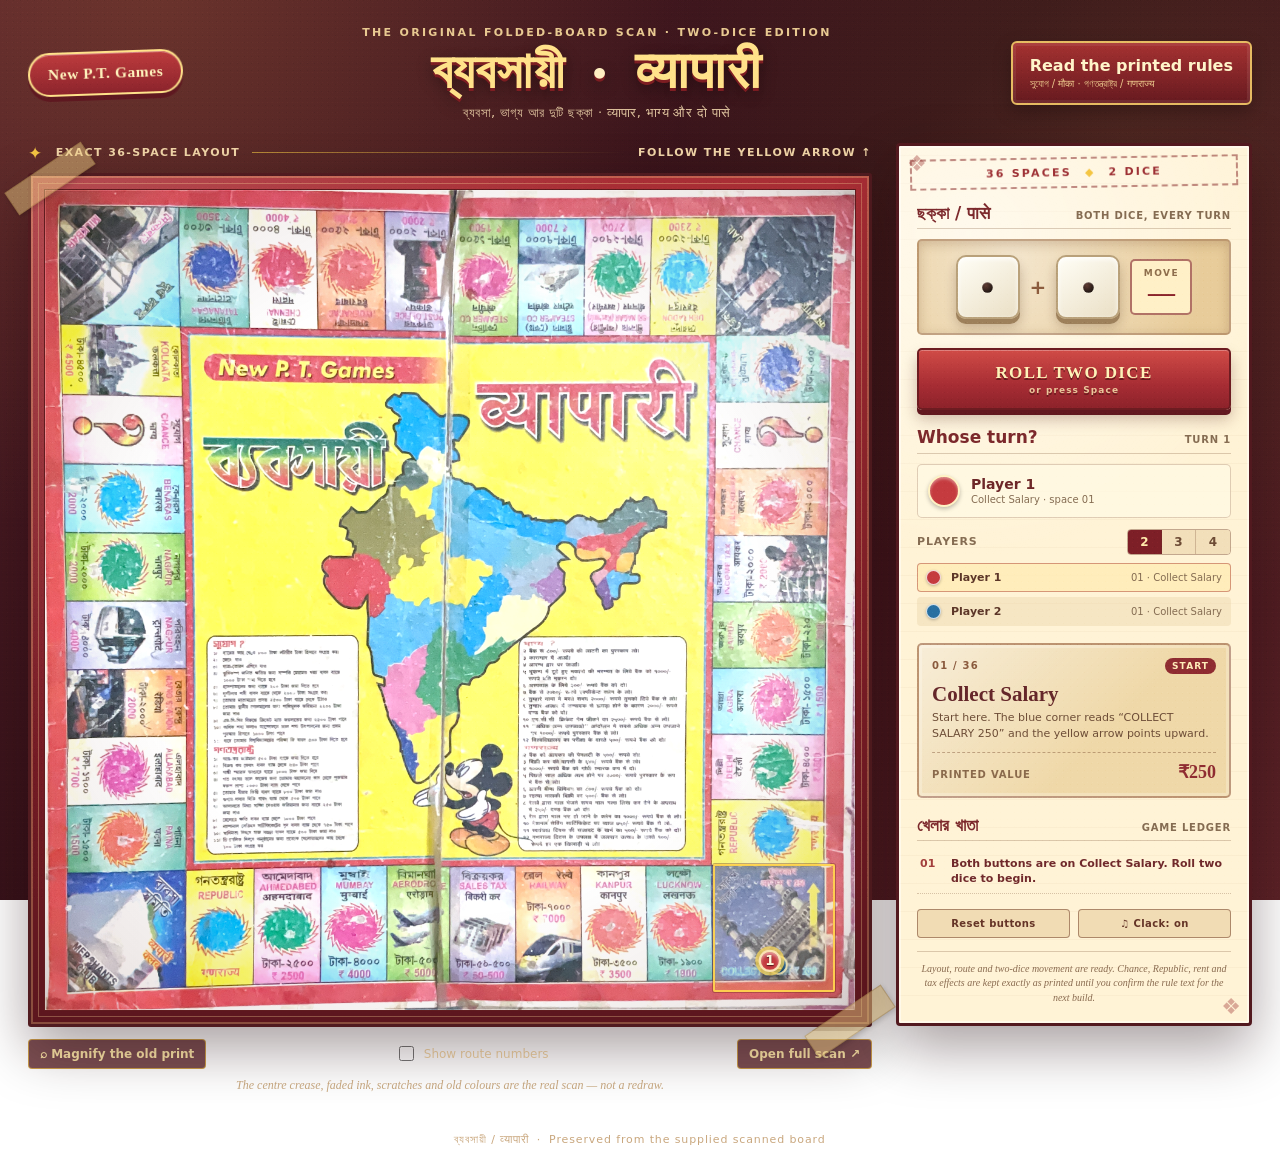
==== index.html @ 6cf5e51c "Build faithful Vyapari board layout with two-dice movement Co-authored-by: arena-agent <297053741+ar" ====
<!doctype html>
<html lang="en">
<head>
  <meta charset="utf-8">
  <meta name="viewport" content="width=device-width, initial-scale=1">
  <meta name="theme-color" content="#7f1d25">
  <meta name="description" content="A faithful, nostalgic two-dice recreation of the original Vyapari / ব্যবসায়ী board-game layout.">
  <title>ব্যবসায়ী · व्यापारी — Two Dice</title>
  <link rel="stylesheet" href="style.css">
</head>
<body>
  <div class="page-grain" aria-hidden="true"></div>

  <header class="masthead">
    <div class="maker-ribbon">New P.T. Games</div>
    <div class="masthead-title">
      <p class="kicker">The original folded-board scan · two-dice edition</p>
      <h1>
        <span lang="bn">ব্যবসায়ী</span>
        <span class="title-dot" aria-hidden="true">•</span>
        <span lang="hi">व्यापारी</span>
      </h1>
      <p class="subtitle">ব্যবসা, ভাগ্য আর দুটি ছক্কা · व्यापार, भाग्य और दो पासे</p>
    </div>
    <button class="rules-button" id="rulesButton" type="button">
      <span>Read the printed rules</span>
      <small>সুযোগ / मौका · গণতন্ত্রাষ্ট্র / गणराज्य</small>
    </button>
  </header>

  <main class="cabinet">
    <section class="board-column" aria-label="Original Vyapari board">
      <div class="board-caption">
        <span class="caption-mark">✦</span>
        <span>Exact 36-space layout</span>
        <span class="caption-rule" aria-hidden="true"></span>
        <span>Follow the yellow arrow ↑</span>
      </div>

      <div class="board-frame">
        <span class="tape tape-tl" aria-hidden="true"></span>
        <span class="tape tape-br" aria-hidden="true"></span>
        <div class="board" id="board">
          <img class="board-art" src="assets/vyapari-board.jpg" alt="The original scanned Vyapari board, with a map of India, bilingual city squares, rule panels, Mickey Mouse, four illustrated corners and a worn red border.">
          <div class="board-vignette" aria-hidden="true"></div>
          <div class="square-layer" id="squareLayer" aria-label="Board spaces"></div>
          <div class="token-layer" id="tokenLayer" aria-hidden="true"></div>
          <div class="board-tooltip" id="boardTooltip" role="tooltip"></div>
        </div>
      </div>

      <div class="board-tools">
        <button type="button" id="zoomButton" class="tool-button">⌕ Magnify the old print</button>
        <label class="switch-label">
          <input type="checkbox" id="routeToggle">
          <span>Show route numbers</span>
        </label>
        <a href="assets/vyapari-board.jpg" target="_blank" rel="noopener">Open full scan ↗</a>
      </div>
      <p class="board-note">The centre crease, faded ink, scratches and old colours are the real scan — not a redraw.</p>
    </section>

    <aside class="control-panel" aria-label="Dice and game controls">
      <div class="panel-stamp">36 SPACES <span>◆</span> 2 DICE</div>

      <section class="dice-section" aria-labelledby="diceHeading">
        <div class="section-heading">
          <h2 id="diceHeading">ছক্কা / पासे</h2>
          <span>Both dice, every turn</span>
        </div>
        <div class="dice-tray">
          <div class="die" id="dieOne" aria-label="Die one, showing 1"></div>
          <span class="dice-plus" aria-hidden="true">+</span>
          <div class="die" id="dieTwo" aria-label="Die two, showing 1"></div>
          <div class="dice-total" aria-live="polite">
            <small>MOVE</small>
            <strong id="diceTotal">—</strong>
          </div>
        </div>
        <button class="roll-button" id="rollButton" type="button">
          <span>ROLL TWO DICE</span>
          <small>or press Space</small>
        </button>
      </section>

      <section class="turn-section" aria-labelledby="turnHeading">
        <div class="section-heading compact">
          <h2 id="turnHeading">Whose turn?</h2>
          <span id="turnCounter">Turn 1</span>
        </div>
        <div class="current-player">
          <span class="current-swatch" id="currentSwatch"></span>
          <div>
            <strong id="currentPlayerName">Player 1</strong>
            <small id="currentPlayerPosition">Collect Salary · space 01</small>
          </div>
        </div>
        <div class="player-count">
          <span>Players</span>
          <div class="segmented" role="group" aria-label="Number of players">
            <button type="button" data-count="2" class="active">2</button>
            <button type="button" data-count="3">3</button>
            <button type="button" data-count="4">4</button>
          </div>
        </div>
        <div class="player-list" id="playerList"></div>
      </section>

      <section class="square-card" id="squareCard" aria-live="polite">
        <div class="square-card-top">
          <span class="square-index" id="squareIndex">01 / 36</span>
          <span class="square-kind" id="squareKind">START</span>
        </div>
        <h2 id="squareName">Collect Salary</h2>
        <p id="squareNote">Start here and follow the yellow arrow up the right edge.</p>
        <div class="square-price">
          <span>Printed value</span>
          <strong id="squarePrice">₹250</strong>
        </div>
      </section>

      <section class="log-section" aria-labelledby="logHeading">
        <div class="section-heading compact">
          <h2 id="logHeading">খেলার খাতা</h2>
          <span>Game ledger</span>
        </div>
        <ol class="game-log" id="gameLog"></ol>
      </section>

      <div class="panel-actions">
        <button type="button" id="resetButton" class="secondary-button">Reset buttons</button>
        <button type="button" id="soundButton" class="secondary-button" aria-pressed="true">♫ Clack: on</button>
      </div>
      <p class="prototype-note">Layout, route and two-dice movement are ready. Chance, Republic, rent and tax effects are kept exactly as printed until you confirm the rule text for the next build.</p>
    </aside>
  </main>

  <footer class="site-footer">
    <span>ব্যবসায়ী / व्यापारी</span>
    <span aria-hidden="true">·</span>
    <span>Preserved from the supplied scanned board</span>
  </footer>

  <dialog class="rules-dialog" id="rulesDialog" aria-labelledby="rulesTitle">
    <div class="dialog-head">
      <div>
        <p class="kicker">As printed on the board</p>
        <h2 id="rulesTitle">সুযোগ? &nbsp;·&nbsp; मौका? &nbsp;·&nbsp; গণতন্ত্রাষ্ট্র &nbsp;·&nbsp; गणराज्य</h2>
      </div>
      <button type="button" class="dialog-close" data-close="rulesDialog" aria-label="Close rules">×</button>
    </div>
    <p class="dialog-intro">The left panel is in Bengali and the right panel in Hindi. Both are enlarged from the supplied scan; fold marks and fading have been left visible.</p>
    <div class="rules-pages">
      <figure>
        <img src="assets/rules-left.jpg" alt="Bengali-language Chance and Republic rule panel from the original board">
        <figcaption>বাংলা নিয়ম · Bengali panel</figcaption>
      </figure>
      <figure>
        <img src="assets/rules-right.jpg" alt="Hindi-language Chance and Republic rule panel from the original board">
        <figcaption>हिन्दी नियम · Hindi panel</figcaption>
      </figure>
    </div>
  </dialog>

  <dialog class="zoom-dialog" id="zoomDialog" aria-labelledby="zoomTitle">
    <div class="zoom-toolbar">
      <h2 id="zoomTitle">The original print, up close</h2>
      <div class="zoom-controls">
        <button type="button" id="zoomOut" aria-label="Zoom out">−</button>
        <output id="zoomLevel">180%</output>
        <button type="button" id="zoomIn" aria-label="Zoom in">+</button>
      </div>
      <button type="button" class="dialog-close" data-close="zoomDialog" aria-label="Close magnified board">×</button>
    </div>
    <div class="zoom-viewport" id="zoomViewport">
      <img id="zoomImage" src="assets/vyapari-board.jpg" alt="Magnified view of the original scanned Vyapari board">
    </div>
  </dialog>

  <script src="game.js"></script>
</body>
</html>
---- style.css ----
/* Vyapari — old printed-board cabinet */
:root {
  --maroon: #7d1f27;
  --maroon-dark: #491219;
  --red: #b7353c;
  --red-bright: #d94a48;
  --gold: #f4c542;
  --gold-soft: #ffe28a;
  --mustard: #f5d34a;
  --cream: #f6e8c8;
  --paper: #fff3d6;
  --ink: #3a2118;
  --muted: #856c52;
  --teal: #226b68;
  --shadow: 0 22px 55px rgba(28, 5, 8, .38);
  --display: Georgia, "Times New Roman", "Noto Serif", serif;
  --ui: "Trebuchet MS", "Segoe UI", system-ui, sans-serif;
  --indic: "Noto Sans Devanagari", "Noto Sans Bengali", "Nirmala UI", "Mangal", "Vrinda", system-ui, sans-serif;
}

* { box-sizing: border-box; }

html { scroll-behavior: smooth; }

body {
  margin: 0;
  min-height: 100vh;
  color: var(--ink);
  font-family: var(--ui);
  background:
    radial-gradient(circle at 12% 0%, rgba(233, 150, 72, .18), transparent 34rem),
    radial-gradient(circle at 88% 16%, rgba(246, 205, 92, .10), transparent 30rem),
    linear-gradient(135deg, #532029 0%, #321017 48%, #5b2227 100%);
  background-attachment: fixed;
}

body::before {
  content: "";
  position: fixed;
  inset: 0;
  pointer-events: none;
  opacity: .22;
  background-image:
    repeating-linear-gradient(0deg, transparent 0 5px, rgba(255, 236, 181, .035) 5px 6px),
    repeating-linear-gradient(90deg, transparent 0 7px, rgba(255, 236, 181, .025) 7px 8px);
}

.page-grain {
  position: fixed;
  inset: 0;
  z-index: 100;
  pointer-events: none;
  opacity: .13;
  mix-blend-mode: overlay;
  background-image:
    radial-gradient(rgba(255, 255, 255, .55) .55px, transparent .75px),
    radial-gradient(rgba(0, 0, 0, .55) .55px, transparent .75px);
  background-size: 5px 5px, 7px 7px;
  background-position: 0 0, 3px 4px;
}

button, input { font: inherit; }

button { cursor: pointer; }

button:focus-visible, a:focus-visible, input:focus-visible, .square:focus-visible {
  outline: 3px solid var(--gold);
  outline-offset: 3px;
}

a { color: inherit; }

/* Masthead */
.masthead {
  max-width: 1440px;
  margin: 0 auto;
  padding: 26px 28px 18px;
  display: grid;
  grid-template-columns: auto 1fr auto;
  align-items: center;
  gap: 22px;
  color: var(--cream);
}

.maker-ribbon {
  padding: 11px 18px;
  border: 2px solid var(--gold-soft);
  border-radius: 999px;
  background: linear-gradient(180deg, #bd3b3d, #8c242c);
  box-shadow: inset 0 1px 0 rgba(255,255,255,.35), 0 5px 0 #5e1820;
  color: #fff4bd;
  font-family: var(--display);
  font-size: clamp(13px, 1.2vw, 17px);
  font-weight: 800;
  letter-spacing: .04em;
  white-space: nowrap;
  transform: rotate(-2deg);
}

.masthead-title { text-align: center; }

.kicker {
  margin: 0 0 5px;
  color: #e8c991;
  font-size: 11px;
  font-weight: 800;
  letter-spacing: .21em;
  text-transform: uppercase;
}

.masthead h1 {
  margin: 0;
  color: var(--gold-soft);
  font-family: var(--indic);
  font-size: clamp(30px, 4vw, 58px);
  font-weight: 800;
  line-height: 1.05;
  letter-spacing: .02em;
  text-shadow: 0 3px 0 #7d1d22, 0 6px 16px rgba(0,0,0,.4);
}

.masthead h1 .title-dot {
  margin: 0 .18em;
  color: #ffefc2;
  font-size: .6em;
  vertical-align: middle;
}

.subtitle {
  margin: 7px 0 0;
  color: #f1d7ad;
  font-family: var(--indic);
  font-size: 13px;
  letter-spacing: .03em;
  opacity: .9;
}

.rules-button {
  min-width: 210px;
  padding: 13px 17px;
  border: 2px solid #e6bb62;
  border-radius: 6px;
  color: #fff5ca;
  background: linear-gradient(180deg, rgba(170, 50, 50, .95), rgba(103, 25, 31, .95));
  box-shadow: inset 0 0 0 3px rgba(255,255,255,.07), 0 7px 18px rgba(0,0,0,.25);
  font-weight: 800;
  text-align: left;
  transition: transform .2s ease, filter .2s ease;
}

.rules-button:hover { transform: translateY(-2px); filter: brightness(1.12); }
.rules-button span, .rules-button small { display: block; }
.rules-button small {
  margin-top: 3px;
  color: #ecc98d;
  font-family: var(--indic);
  font-size: 10px;
  font-weight: 500;
}

/* Cabinet */
.cabinet {
  max-width: 1440px;
  margin: 0 auto;
  padding: 4px 28px 32px;
  display: grid;
  grid-template-columns: minmax(0, 1fr) 356px;
  align-items: start;
  gap: 24px;
}

.board-column { min-width: 0; }

.board-caption {
  max-width: 900px;
  margin: 0 auto 10px;
  display: flex;
  align-items: center;
  gap: 12px;
  color: #f2d6a8;
  font-size: 11px;
  font-weight: 800;
  letter-spacing: .13em;
  text-transform: uppercase;
}

.caption-mark { color: var(--gold); font-size: 17px; }
.caption-rule { height: 1px; flex: 1; background: linear-gradient(90deg, rgba(244,197,66,.6), transparent); }

.board-frame {
  position: relative;
  max-width: 900px;
  margin: 0 auto;
  padding: 13px;
  border: 3px solid #511b20;
  border-radius: 3px;
  background:
    linear-gradient(135deg, rgba(255,255,255,.14), transparent 35%),
    linear-gradient(180deg, #a92e35, #771c25 65%, #5c161e);
  box-shadow: var(--shadow), inset 0 0 0 2px rgba(255, 221, 144, .28);
}

.board-frame::before {
  content: "";
  position: absolute;
  inset: 7px;
  border: 1px solid rgba(255, 226, 156, .3);
  pointer-events: none;
}

.tape {
  position: absolute;
  z-index: 8;
  width: 92px;
  height: 27px;
  border: 1px solid rgba(108, 71, 22, .25);
  background: rgba(236, 205, 133, .48);
  box-shadow: 0 2px 5px rgba(0,0,0,.18);
  pointer-events: none;
  backdrop-filter: blur(.5px);
}

.tape-tl { top: -11px; left: -27px; transform: rotate(-34deg); }
.tape-br { right: -27px; bottom: -11px; transform: rotate(-34deg); }

.board {
  position: relative;
  width: 100%;
  aspect-ratio: 2672 / 2705;
  overflow: hidden;
  background: #b83b3f;
  border: 1px solid rgba(50, 12, 15, .65);
  isolation: isolate;
}

.board-art {
  position: absolute;
  z-index: 1;
  inset: 0;
  width: 100%;
  height: 100%;
  display: block;
  object-fit: fill;
  filter: saturate(1.06) contrast(1.02);
  user-select: none;
  -webkit-user-drag: none;
}

.board-vignette {
  position: absolute;
  z-index: 2;
  inset: 0;
  pointer-events: none;
  background:
    radial-gradient(ellipse at center, transparent 54%, rgba(84, 28, 13, .11) 88%, rgba(48, 10, 8, .22) 100%),
    linear-gradient(90deg, rgba(255,255,255,.025), transparent 20%, transparent 80%, rgba(255,255,255,.025));
  mix-blend-mode: multiply;
}

.square-layer, .token-layer {
  position: absolute;
  inset: 0;
  z-index: 3;
}

.token-layer { z-index: 4; pointer-events: none; }

.square {
  position: absolute;
  margin: 0;
  padding: 0;
  border: 1px solid transparent;
  border-radius: 2px;
  appearance: none;
  background: transparent;
  color: inherit;
  font: inherit;
  cursor: help;
  pointer-events: auto;
  transition: background-color .15s ease, border-color .15s ease, box-shadow .15s ease;
}

.square:hover, .square:focus-visible {
  border-color: rgba(255, 225, 100, .9);
  background: rgba(255, 221, 84, .16);
  box-shadow: inset 0 0 0 1px rgba(93, 42, 10, .25);
}

.square.active {
  border: 2px solid rgba(255, 211, 78, .95);
  background: rgba(255, 221, 84, .09);
  box-shadow: inset 0 0 16px rgba(255, 209, 62, .22), 0 0 0 1px rgba(92, 33, 15, .35);
}

.square.selected:not(.active) {
  border-color: rgba(255, 255, 255, .8);
  background: rgba(255, 255, 255, .09);
}

.square .num {
  position: absolute;
  top: 3px;
  left: 3px;
  display: none;
  min-width: 20px;
  padding: 1px 3px;
  border-radius: 3px;
  background: rgba(57, 20, 19, .88);
  color: var(--gold-soft);
  font-size: clamp(8px, .8vw, 11px);
  font-weight: 900;
  line-height: 1.3;
  text-align: center;
}

.board.show-route .square .num { display: block; }

.board-tooltip {
  position: absolute;
  z-index: 10;
  max-width: min(260px, 60%);
  padding: 7px 10px;
  border: 1px solid #e2b75a;
  border-radius: 4px;
  background: rgba(62, 20, 22, .95);
  color: #fff1c6;
  box-shadow: 0 8px 18px rgba(0,0,0,.35);
  font-size: 12px;
  font-weight: 700;
  line-height: 1.35;
  text-align: center;
  opacity: 0;
  pointer-events: none;
  transform: translate(-50%, calc(-100% - 10px));
  transition: opacity .12s ease;
}

.board-tooltip.visible { opacity: 1; }
.board-tooltip strong { display: block; }
.board-tooltip small { display: block; margin-top: 2px; color: #e6c37d; font-size: 10px; font-weight: 500; }

.token {
  position: absolute;
  display: grid;
  place-items: center;
  width: clamp(14px, 2.5%, 26px);
  aspect-ratio: 1;
  border: 2px solid rgba(255, 241, 191, .92);
  border-radius: 50%;
  color: #fff8dc;
  background: var(--token-color, #b7353c);
  box-shadow:
    inset 0 2px 3px rgba(255,255,255,.42),
    inset 0 -3px 5px rgba(0,0,0,.3),
    0 3px 6px rgba(0,0,0,.42);
  font-size: clamp(8px, 1vw, 12px);
  font-weight: 900;
  line-height: 1;
  text-shadow: 0 1px 1px rgba(0,0,0,.6);
  transform: translate(-50%, -50%);
  transition: left .16s linear, top .16s linear, transform .2s ease;
}

.token.active {
  z-index: 3;
  transform: translate(-50%, -50%) scale(1.12);
  box-shadow:
    inset 0 2px 3px rgba(255,255,255,.5),
    0 0 0 3px rgba(255, 219, 91, .72),
    0 4px 9px rgba(0,0,0,.45);
}

.board-tools {
  max-width: 900px;
  margin: 12px auto 0;
  display: flex;
  align-items: center;
  justify-content: space-between;
  flex-wrap: wrap;
  gap: 10px 16px;
  color: #f0d4a4;
  font-size: 12px;
}

.tool-button, .board-tools a {
  padding: 7px 11px;
  border: 1px solid rgba(244, 197, 66, .65);
  border-radius: 4px;
  color: #ffe9aa;
  background: rgba(83, 24, 29, .76);
  font-size: 12px;
  font-weight: 800;
  text-decoration: none;
}

.tool-button:hover, .board-tools a:hover { background: rgba(158, 48, 48, .85); }

.switch-label { display: inline-flex; align-items: center; gap: 7px; cursor: pointer; }
.switch-label input { width: 15px; height: 15px; accent-color: var(--gold); }

.board-note {
  max-width: 900px;
  margin: 9px auto 0;
  color: #c9a980;
  font-family: var(--display);
  font-size: 12px;
  font-style: italic;
  text-align: center;
}

/* Control panel */
.control-panel {
  position: sticky;
  top: 16px;
  padding: 18px;
  border: 3px solid #52191f;
  border-radius: 4px;
  background:
    radial-gradient(circle at 20% 10%, rgba(255,255,255,.55), transparent 20rem),
    repeating-linear-gradient(0deg, transparent 0 27px, rgba(128, 75, 35, .035) 27px 28px),
    var(--paper);
  box-shadow: var(--shadow), inset 0 0 0 2px rgba(255,255,255,.45);
}

.control-panel::before,
.control-panel::after {
  content: "❖";
  position: absolute;
  color: rgba(154, 48, 48, .38);
  font-size: 22px;
}

.control-panel::before { top: 5px; left: 8px; }
.control-panel::after { right: 8px; bottom: 4px; }

.panel-stamp {
  margin: -7px -7px 15px;
  padding: 7px 10px;
  border: 2px dashed rgba(140, 50, 48, .55);
  color: #9d3034;
  font-size: 11px;
  font-weight: 900;
  letter-spacing: .2em;
  text-align: center;
  transform: rotate(-1deg);
}

.panel-stamp span { margin: 0 7px; color: var(--gold); }

.section-heading {
  margin-bottom: 10px;
  display: flex;
  align-items: baseline;
  justify-content: space-between;
  gap: 8px;
  border-bottom: 1px solid rgba(112, 67, 37, .25);
  padding-bottom: 5px;
}

.section-heading h2 {
  margin: 0;
  color: #7c292c;
  font-family: var(--indic);
  font-size: 17px;
  line-height: 1.2;
}

.section-heading span { color: var(--muted); font-size: 10px; font-weight: 800; letter-spacing: .08em; text-transform: uppercase; }
.section-heading.compact { margin-top: 17px; }

.dice-tray {
  padding: 14px 10px;
  display: flex;
  align-items: center;
  justify-content: center;
  gap: 10px;
  border: 2px solid rgba(110, 55, 34, .35);
  border-radius: 5px;
  background:
    radial-gradient(circle at 30% 20%, rgba(255,255,255,.5), transparent 12rem),
    #e8cc9a;
  box-shadow: inset 0 3px 12px rgba(89, 48, 22, .22);
}

.die {
  width: 64px;
  height: 64px;
  flex: 0 0 64px;
  padding: 8px;
  display: grid;
  grid-template-columns: repeat(3, 1fr);
  grid-template-rows: repeat(3, 1fr);
  gap: 3px;
  border: 2px solid #b9a17a;
  border-radius: 10px;
  background: linear-gradient(145deg, #fffef6, #eadfc5);
  box-shadow: inset 0 2px 5px rgba(255,255,255,.9), 0 5px 0 #9d805b, 0 8px 12px rgba(58, 25, 10, .24);
}

.die.rolling { animation: dice-shake .14s infinite linear; }

.pip {
  width: 100%;
  aspect-ratio: 1;
  border-radius: 50%;
  align-self: center;
  justify-self: center;
  transform: scale(.82);
}

.pip.on {
  background: radial-gradient(circle at 35% 30%, #5e3b32, #241915 70%);
  box-shadow: inset 0 1px 1px rgba(255,255,255,.25);
}

@keyframes dice-shake {
  0% { transform: translate(0, 0) rotate(-3deg); }
  25% { transform: translate(2px, -2px) rotate(4deg); }
  50% { transform: translate(-2px, 1px) rotate(-4deg); }
  75% { transform: translate(1px, 2px) rotate(3deg); }
  100% { transform: translate(0, 0) rotate(-2deg); }
}

.dice-plus { color: #8b5b3d; font-size: 20px; font-weight: 900; }

.dice-total {
  min-width: 62px;
  padding: 7px 5px;
  border: 2px solid rgba(125, 31, 39, .6);
  border-radius: 5px;
  background: #fff0c7;
  text-align: center;
}

.dice-total small { display: block; color: #8d6d4c; font-size: 9px; font-weight: 900; letter-spacing: .16em; }
.dice-total strong { display: block; color: #8b242b; font-family: var(--display); font-size: 27px; line-height: 1.05; }

.roll-button {
  width: 100%;
  margin-top: 13px;
  padding: 13px 12px;
  border: 2px solid #6d1c21;
  border-radius: 5px;
  color: #fff2b8;
  background: linear-gradient(180deg, #d04b46, #a72d34 60%, #8d222a);
  box-shadow: inset 0 1px 0 rgba(255,255,255,.3), 0 5px 0 #611820, 0 9px 15px rgba(71, 22, 17, .28);
  font-family: var(--display);
  font-size: 17px;
  font-weight: 900;
  letter-spacing: .08em;
  text-shadow: 0 2px 0 rgba(71, 17, 19, .7);
  transition: transform .12s ease, box-shadow .12s ease, filter .12s ease;
}

.roll-button:hover:not(:disabled) { filter: brightness(1.08); transform: translateY(-1px); }
.roll-button:active:not(:disabled) { transform: translateY(4px); box-shadow: inset 0 1px 0 rgba(255,255,255,.2), 0 1px 0 #611820; }
.roll-button:disabled { cursor: wait; filter: grayscale(.35) brightness(.9); }
.roll-button span, .roll-button small { display: block; }
.roll-button small { margin-top: 2px; font-family: var(--ui); font-size: 9px; font-weight: 700; letter-spacing: .12em; opacity: .78; }

.current-player {
  padding: 10px;
  display: flex;
  align-items: center;
  gap: 11px;
  border: 1px solid rgba(122, 64, 38, .24);
  border-radius: 5px;
  background: rgba(255, 250, 228, .72);
}

.current-swatch {
  width: 32px;
  height: 32px;
  flex: 0 0 32px;
  border: 2px solid #fff2c4;
  border-radius: 50%;
  background: var(--current-color, #b7353c);
  box-shadow: inset 0 2px 3px rgba(255,255,255,.4), 0 2px 4px rgba(0,0,0,.25);
}

.current-player strong { display: block; color: #6d2728; font-size: 14px; }
.current-player small { display: block; margin-top: 2px; color: var(--muted); font-size: 10px; }

.player-count {
  margin: 11px 0 8px;
  display: flex;
  align-items: center;
  justify-content: space-between;
  color: var(--muted);
  font-size: 11px;
  font-weight: 800;
  letter-spacing: .08em;
  text-transform: uppercase;
}

.segmented { display: inline-flex; border: 1px solid rgba(105, 54, 34, .4); border-radius: 4px; overflow: hidden; }
.segmented button {
  width: 34px;
  padding: 5px 0;
  border: 0;
  border-right: 1px solid rgba(105, 54, 34, .25);
  background: #f2dfba;
  color: #6d4b35;
  font-size: 12px;
  font-weight: 900;
}
.segmented button:last-child { border-right: 0; }
.segmented button.active { background: var(--maroon); color: #ffebad; }

.player-list { display: grid; gap: 5px; }
.player-card {
  padding: 6px 8px;
  display: grid;
  grid-template-columns: 17px 1fr auto;
  align-items: center;
  gap: 8px;
  border: 1px solid transparent;
  border-radius: 4px;
  background: rgba(228, 202, 159, .35);
  font-size: 11px;
}
.player-card.active { border-color: rgba(173, 65, 53, .5); background: rgba(255, 235, 180, .8); }
.player-card .swatch { width: 15px; height: 15px; border: 1px solid rgba(255,255,255,.8); border-radius: 50%; background: var(--player-color); box-shadow: 0 1px 3px rgba(0,0,0,.25); }
.player-card strong { color: #5c3628; }
.player-card .pos { color: var(--muted); font-size: 10px; white-space: nowrap; }

.square-card {
  margin-top: 17px;
  padding: 13px;
  border: 2px solid rgba(117, 52, 34, .42);
  border-radius: 5px;
  background:
    linear-gradient(135deg, rgba(255,255,255,.55), transparent 60%),
    #efd8a8;
  box-shadow: inset 0 0 0 3px rgba(255,255,255,.22);
}

.square-card-top { display: flex; align-items: center; justify-content: space-between; gap: 8px; }
.square-index { color: #8a5a3d; font-size: 10px; font-weight: 900; letter-spacing: .12em; }
.square-kind {
  padding: 3px 7px;
  border-radius: 999px;
  background: #8f2c31;
  color: #ffedb9;
  font-size: 9px;
  font-weight: 900;
  letter-spacing: .12em;
}
.square-card h2 { margin: 9px 0 4px; color: #65272a; font-family: var(--display); font-size: 21px; line-height: 1.1; }
.square-card p { margin: 0; color: #6d4d37; font-size: 11px; line-height: 1.45; }
.square-price {
  margin-top: 10px;
  padding-top: 8px;
  display: flex;
  align-items: baseline;
  justify-content: space-between;
  border-top: 1px dashed rgba(112, 67, 37, .4);
  color: #8a6a4c;
  font-size: 10px;
  font-weight: 800;
  letter-spacing: .08em;
  text-transform: uppercase;
}
.square-price strong { color: #8f2c31; font-family: var(--display); font-size: 18px; letter-spacing: 0; text-transform: none; }

.game-log {
  max-height: 156px;
  margin: 0;
  padding: 0;
  overflow-y: auto;
  list-style: none;
  scrollbar-color: #a66d4d #ecd9b2;
  scrollbar-width: thin;
}

.game-log li {
  padding: 6px 3px;
  display: grid;
  grid-template-columns: 24px 1fr;
  gap: 7px;
  border-bottom: 1px dotted rgba(112, 67, 37, .28);
  color: #614631;
  font-size: 11px;
  line-height: 1.35;
}
.game-log li span { color: #a23e3c; font-weight: 900; }
.game-log li p { margin: 0; }
.game-log li:first-child { color: #70292b; font-weight: 700; }

.panel-actions { margin-top: 15px; display: grid; grid-template-columns: 1fr 1fr; gap: 8px; }
.secondary-button {
  padding: 8px 6px;
  border: 1px solid rgba(107, 54, 35, .5);
  border-radius: 4px;
  color: #653427;
  background: #f1dcb4;
  font-size: 10px;
  font-weight: 900;
  letter-spacing: .04em;
}
.secondary-button:hover { background: #fff0c8; }
.secondary-button[aria-pressed="false"] { opacity: .62; }

.prototype-note {
  margin: 13px 0 0;
  padding-top: 10px;
  border-top: 1px solid rgba(112, 67, 37, .25);
  color: #8a6b50;
  font-family: var(--display);
  font-size: 10px;
  font-style: italic;
  line-height: 1.45;
  text-align: center;
}

.site-footer {
  padding: 8px 20px 26px;
  display: flex;
  justify-content: center;
  gap: 8px;
  color: #c9a77e;
  font-family: var(--indic);
  font-size: 11px;
  letter-spacing: .08em;
}

/* Dialogs */
dialog {
  padding: 0;
  border: 3px solid #5d1c22;
  border-radius: 7px;
  color: var(--ink);
  background: var(--paper);
  box-shadow: 0 30px 80px rgba(0,0,0,.55);
}

dialog::backdrop { background: rgba(30, 8, 10, .76); backdrop-filter: blur(3px); }
.rules-dialog { width: min(1050px, 94vw); max-height: 92vh; }
.rules-dialog[open], .zoom-dialog[open] { display: flex; flex-direction: column; }

.dialog-head, .zoom-toolbar {
  padding: 14px 18px;
  display: flex;
  align-items: center;
  justify-content: space-between;
  gap: 14px;
  border-bottom: 2px solid rgba(122, 52, 38, .28);
  background: linear-gradient(180deg, #fff4d8, #ecd2a5);
}

.dialog-head .kicker { color: #9c623e; }
.dialog-head h2 { margin: 0; color: #79292c; font-family: var(--indic); font-size: clamp(16px, 2.2vw, 25px); }

.dialog-close {
  width: 36px;
  height: 36px;
  flex: 0 0 36px;
  border: 2px solid #8c3434;
  border-radius: 50%;
  color: #fff0c6;
  background: #a6383b;
  font-size: 23px;
  line-height: 1;
}
.dialog-close:hover { background: #c14a48; }

.dialog-intro { margin: 0; padding: 10px 18px; color: #76573e; font-size: 12px; line-height: 1.45; }

.rules-pages {
  padding: 0 18px 18px;
  display: grid;
  grid-template-columns: 1fr 1fr;
  gap: 16px;
  overflow: auto;
}

.rules-pages figure { margin: 0; min-width: 0; }
.rules-pages img { width: 100%; display: block; border: 2px solid rgba(97, 53, 33, .45); background: white; }
.rules-pages figcaption { padding-top: 6px; color: #875e3e; font-family: var(--indic); font-size: 11px; font-weight: 700; text-align: center; }

.zoom-dialog { width: min(1200px, 96vw); height: min(920px, 94vh); max-height: 94vh; }
.zoom-toolbar h2 { margin: 0 auto 0 0; color: #79292c; font-family: var(--display); font-size: 18px; }

.zoom-controls {
  display: flex;
  align-items: center;
  gap: 5px;
  padding: 3px;
  border: 1px solid rgba(107, 54, 35, .45);
  border-radius: 5px;
  background: #fff0cd;
}
.zoom-controls button {
  width: 30px;
  height: 28px;
  border: 1px solid rgba(107, 54, 35, .35);
  border-radius: 3px;
  color: #742e2d;
  background: #f3dcb1;
  font-size: 19px;
  font-weight: 900;
}
.zoom-controls output { min-width: 52px; color: #6b4932; font-size: 11px; font-weight: 900; text-align: center; }
.zoom-controls button:disabled { opacity: .42; cursor: not-allowed; }

.zoom-viewport {
  flex: 1;
  overflow: auto;
  padding: 18px;
  background:
    repeating-linear-gradient(45deg, rgba(100, 50, 30, .04) 0 8px, transparent 8px 16px),
    #d5b98c;
  scrollbar-color: #8d3c37 #d5b98c;
}
.zoom-viewport img {
  display: block;
  max-width: none;
  margin: 0 auto;
  border: 2px solid rgba(75, 30, 20, .5);
  box-shadow: 0 12px 30px rgba(50, 20, 10, .35);
}

/* Responsive */
@media (max-width: 1120px) {
  .cabinet { grid-template-columns: 1fr; }
  .control-panel { position: static; max-width: 900px; width: 100%; margin: 8px auto 0; }
  .control-panel section, .control-panel .panel-actions, .control-panel .prototype-note { max-width: 700px; margin-left: auto; margin-right: auto; }
  .player-list { grid-template-columns: repeat(2, minmax(0, 1fr)); }
  .panel-actions { max-width: 360px; }
}

@media (max-width: 760px) {
  .masthead { grid-template-columns: 1fr; justify-items: center; gap: 12px; padding: 18px 16px 12px; }
  .maker-ribbon { transform: none; }
  .rules-button { text-align: center; }
  .cabinet { padding: 4px 14px 24px; }
  .board-caption { font-size: 9px; gap: 7px; }
  .board-frame { padding: 8px; }
  .tape { display: none; }
  .board-tools { justify-content: center; }
  .control-panel { padding: 15px; }
  .rules-dialog { width: 96vw; }
  .rules-pages { grid-template-columns: 1fr; }
  .zoom-toolbar { flex-wrap: wrap; }
  .zoom-toolbar h2 { width: 100%; }
}

@media (max-width: 430px) {
  .masthead h1 { font-size: 31px; }
  .subtitle { font-size: 11px; }
  .dice-tray { gap: 6px; padding: 11px 6px; }
  .die { width: 54px; height: 54px; flex-basis: 54px; padding: 6px; }
  .dice-total { min-width: 52px; }
  .player-list { grid-template-columns: 1fr; }
  .board-caption .caption-rule { display: none; }
  .board-caption { justify-content: center; flex-wrap: wrap; }
}

@media (prefers-reduced-motion: reduce) {
  *, *::before, *::after { scroll-behavior: auto !important; animation-duration: .001ms !important; transition-duration: .001ms !important; }
}
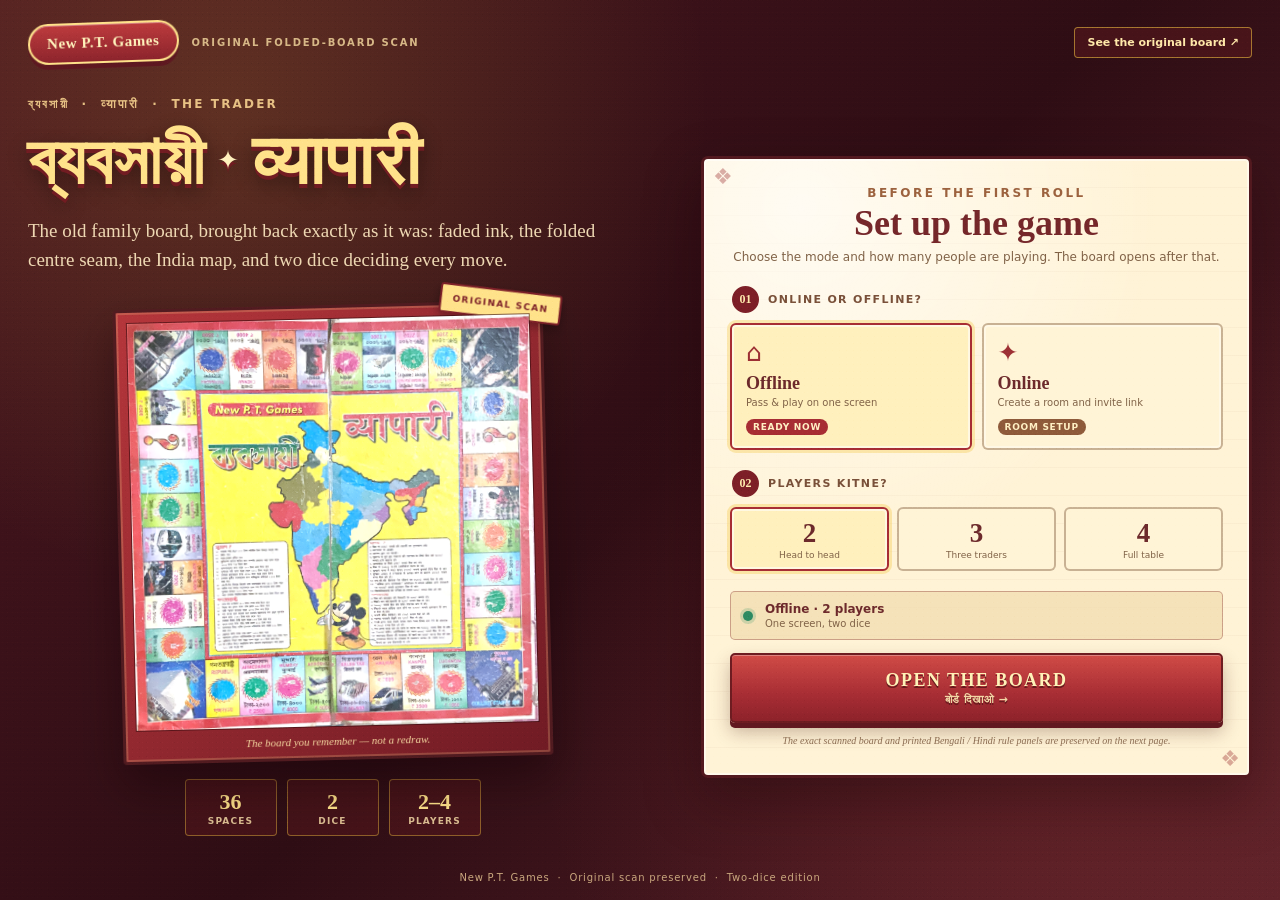
==== commit be51e120: "Add setup landing page and fix GitHub Pages static entry Co-authored-by: arena-agent <297053741+aren" ====
--- a/index.html
+++ b/index.html
@@ -1,182 +1,129 @@
 <!doctype html>
-<html lang="en">
+<html lang="en" data-page="landing">
 <head>
   <meta charset="utf-8">
   <meta name="viewport" content="width=device-width, initial-scale=1">
   <meta name="theme-color" content="#7f1d25">
-  <meta name="description" content="A faithful, nostalgic two-dice recreation of the original Vyapari / ব্যবসায়ী board-game layout.">
-  <title>ব্যবসায়ী · व्यापारी — Two Dice</title>
-  <link rel="stylesheet" href="style.css">
+  <meta name="description" content="Choose online or offline play and the number of players, then open the original Vyapari / ব্যবসায়ী board.">
+  <title>ব্যবসায়ী · व्यापारी — Start</title>
+  <link rel="stylesheet" href="style.css?v=2">
+  <link rel="preload" as="image" href="assets/vyapari-board.jpg">
 </head>
-<body>
+<body class="landing-page" data-mode="offline">
   <div class="page-grain" aria-hidden="true"></div>
 
-  <header class="masthead">
-    <div class="maker-ribbon">New P.T. Games</div>
-    <div class="masthead-title">
-      <p class="kicker">The original folded-board scan · two-dice edition</p>
-      <h1>
-        <span lang="bn">ব্যবসায়ী</span>
-        <span class="title-dot" aria-hidden="true">•</span>
-        <span lang="hi">व्यापारी</span>
-      </h1>
-      <p class="subtitle">ব্যবসা, ভাগ্য আর দুটি ছক্কা · व्यापार, भाग्य और दो पासे</p>
-    </div>
-    <button class="rules-button" id="rulesButton" type="button">
-      <span>Read the printed rules</span>
-      <small>সুযোগ / मौका · গণতন্ত্রাষ্ট্র / गणराज्य</small>
-    </button>
-  </header>
+  <div class="landing-shell">
+    <header class="landing-header">
+      <a class="brand-lockup" href="index.html" aria-label="Vyapari home">
+        <span class="brand-ribbon">New P.T. Games</span>
+        <span class="brand-sub">original folded-board scan</span>
+      </a>
+      <a class="landing-help" href="assets/vyapari-board.jpg" target="_blank" rel="noopener">See the original board ↗</a>
+    </header>
 
-  <main class="cabinet">
-    <section class="board-column" aria-label="Original Vyapari board">
-      <div class="board-caption">
-        <span class="caption-mark">✦</span>
-        <span>Exact 36-space layout</span>
-        <span class="caption-rule" aria-hidden="true"></span>
-        <span>Follow the yellow arrow ↑</span>
-      </div>
+    <main class="landing-grid">
+      <section class="hero-panel" aria-labelledby="heroTitle">
+        <p class="hero-kicker">ব্যবসায়ী &nbsp;·&nbsp; व्यापारी &nbsp;·&nbsp; The Trader</p>
+        <h1 id="heroTitle">
+          <span lang="bn">ব্যবসায়ী</span>
+          <span class="hero-dot" aria-hidden="true">✦</span>
+          <span lang="hi">व्यापारी</span>
+        </h1>
+        <p class="hero-lead">The old family board, brought back exactly as it was: faded ink, the folded centre seam, the India map, and two dice deciding every move.</p>
 
-      <div class="board-frame">
-        <span class="tape tape-tl" aria-hidden="true"></span>
-        <span class="tape tape-br" aria-hidden="true"></span>
-        <div class="board" id="board">
-          <img class="board-art" src="assets/vyapari-board.jpg" alt="The original scanned Vyapari board, with a map of India, bilingual city squares, rule panels, Mickey Mouse, four illustrated corners and a worn red border.">
-          <div class="board-vignette" aria-hidden="true"></div>
-          <div class="square-layer" id="squareLayer" aria-label="Board spaces"></div>
-          <div class="token-layer" id="tokenLayer" aria-hidden="true"></div>
-          <div class="board-tooltip" id="boardTooltip" role="tooltip"></div>
+        <div class="hero-board-card">
+          <span class="hero-board-stamp">ORIGINAL SCAN</span>
+          <img src="assets/vyapari-board.jpg" alt="Preview of the original scanned Vyapari board with its red frame, India map and illustrated perimeter squares.">
+          <div class="hero-board-caption">The board you remember — not a redraw.</div>
         </div>
-      </div>
 
-      <div class="board-tools">
-        <button type="button" id="zoomButton" class="tool-button">⌕ Magnify the old print</button>
-        <label class="switch-label">
-          <input type="checkbox" id="routeToggle">
-          <span>Show route numbers</span>
-        </label>
-        <a href="assets/vyapari-board.jpg" target="_blank" rel="noopener">Open full scan ↗</a>
-      </div>
-      <p class="board-note">The centre crease, faded ink, scratches and old colours are the real scan — not a redraw.</p>
-    </section>
-
-    <aside class="control-panel" aria-label="Dice and game controls">
-      <div class="panel-stamp">36 SPACES <span>◆</span> 2 DICE</div>
-
-      <section class="dice-section" aria-labelledby="diceHeading">
-        <div class="section-heading">
-          <h2 id="diceHeading">ছক্কা / पासे</h2>
-          <span>Both dice, every turn</span>
-        </div>
-        <div class="dice-tray">
-          <div class="die" id="dieOne" aria-label="Die one, showing 1"></div>
-          <span class="dice-plus" aria-hidden="true">+</span>
-          <div class="die" id="dieTwo" aria-label="Die two, showing 1"></div>
-          <div class="dice-total" aria-live="polite">
-            <small>MOVE</small>
-            <strong id="diceTotal">—</strong>
-          </div>
-        </div>
-        <button class="roll-button" id="rollButton" type="button">
-          <span>ROLL TWO DICE</span>
-          <small>or press Space</small>
-        </button>
+        <dl class="hero-facts">
+          <div><dt>36</dt><dd>spaces</dd></div>
+          <div><dt>2</dt><dd>dice</dd></div>
+          <div><dt>2–4</dt><dd>players</dd></div>
+        </dl>
       </section>
 
-      <section class="turn-section" aria-labelledby="turnHeading">
-        <div class="section-heading compact">
-          <h2 id="turnHeading">Whose turn?</h2>
-          <span id="turnCounter">Turn 1</span>
+      <section class="setup-panel" aria-labelledby="setupTitle">
+        <div class="setup-panel-head">
+          <p class="kicker">Before the first roll</p>
+          <h2 id="setupTitle">Set up the game</h2>
+          <p>Choose the mode and how many people are playing. The board opens after that.</p>
         </div>
-        <div class="current-player">
-          <span class="current-swatch" id="currentSwatch"></span>
-          <div>
-            <strong id="currentPlayerName">Player 1</strong>
-            <small id="currentPlayerPosition">Collect Salary · space 01</small>
+
+        <form id="setupForm" action="board.html" method="get">
+          <input type="hidden" name="room" id="roomInput" value="VY-6F2K9Q">
+
+          <fieldset class="setup-step">
+            <legend><span>01</span> Online or offline?</legend>
+            <div class="mode-grid">
+              <input type="radio" name="mode" id="modeOffline" value="offline" checked>
+              <label class="mode-card" for="modeOffline">
+                <span class="mode-icon" aria-hidden="true">⌂</span>
+                <strong>Offline</strong>
+                <small>Pass &amp; play on one screen</small>
+                <em>Ready now</em>
+              </label>
+
+              <input type="radio" name="mode" id="modeOnline" value="online">
+              <label class="mode-card" for="modeOnline">
+                <span class="mode-icon" aria-hidden="true">✦</span>
+                <strong>Online</strong>
+                <small>Create a room and invite link</small>
+                <em>Room setup</em>
+              </label>
+            </div>
+          </fieldset>
+
+          <div class="online-room" id="onlineRoom" hidden>
+            <div class="room-code-row">
+              <span>Room code</span>
+              <code id="roomCode">VY-6F2K9Q</code>
+            </div>
+            <label for="inviteLink">Invite link</label>
+            <div class="invite-row">
+              <input id="inviteLink" type="text" readonly aria-label="Invite link">
+              <button type="button" id="copyInvite">Copy</button>
+            </div>
+            <p>Share this link to open the same room. This first build shows the board in room-preview mode; live cross-device moves are the next step.</p>
           </div>
-        </div>
-        <div class="player-count">
-          <span>Players</span>
-          <div class="segmented" role="group" aria-label="Number of players">
-            <button type="button" data-count="2" class="active">2</button>
-            <button type="button" data-count="3">3</button>
-            <button type="button" data-count="4">4</button>
+
+          <fieldset class="setup-step">
+            <legend><span>02</span> Players kitne?</legend>
+            <div class="player-grid">
+              <input type="radio" name="players" id="players2" value="2" checked>
+              <label for="players2"><strong>2</strong><small>Head to head</small></label>
+              <input type="radio" name="players" id="players3" value="3">
+              <label for="players3"><strong>3</strong><small>Three traders</small></label>
+              <input type="radio" name="players" id="players4" value="4">
+              <label for="players4"><strong>4</strong><small>Full table</small></label>
+            </div>
+          </fieldset>
+
+          <div class="setup-summary" id="setupSummary" aria-live="polite">
+            <span class="summary-dot" aria-hidden="true"></span>
+            <strong>Offline · 2 players</strong>
+            <small>One screen, two dice</small>
           </div>
-        </div>
-        <div class="player-list" id="playerList"></div>
+
+          <button class="start-button" type="submit">
+            <span>OPEN THE BOARD</span>
+            <small>बोर्ड दिखाओ →</small>
+          </button>
+          <p class="setup-note">The exact scanned board and printed Bengali / Hindi rule panels are preserved on the next page.</p>
+        </form>
       </section>
+    </main>
 
-      <section class="square-card" id="squareCard" aria-live="polite">
-        <div class="square-card-top">
-          <span class="square-index" id="squareIndex">01 / 36</span>
-          <span class="square-kind" id="squareKind">START</span>
-        </div>
-        <h2 id="squareName">Collect Salary</h2>
-        <p id="squareNote">Start here and follow the yellow arrow up the right edge.</p>
-        <div class="square-price">
-          <span>Printed value</span>
-          <strong id="squarePrice">₹250</strong>
-        </div>
-      </section>
+    <footer class="landing-footer">
+      <span>New P.T. Games</span>
+      <span aria-hidden="true">·</span>
+      <span>Original scan preserved</span>
+      <span aria-hidden="true">·</span>
+      <span>Two-dice edition</span>
+    </footer>
+  </div>
 
-      <section class="log-section" aria-labelledby="logHeading">
-        <div class="section-heading compact">
-          <h2 id="logHeading">খেলার খাতা</h2>
-          <span>Game ledger</span>
-        </div>
-        <ol class="game-log" id="gameLog"></ol>
-      </section>
-
-      <div class="panel-actions">
-        <button type="button" id="resetButton" class="secondary-button">Reset buttons</button>
-        <button type="button" id="soundButton" class="secondary-button" aria-pressed="true">♫ Clack: on</button>
-      </div>
-      <p class="prototype-note">Layout, route and two-dice movement are ready. Chance, Republic, rent and tax effects are kept exactly as printed until you confirm the rule text for the next build.</p>
-    </aside>
-  </main>
-
-  <footer class="site-footer">
-    <span>ব্যবসায়ী / व्यापारी</span>
-    <span aria-hidden="true">·</span>
-    <span>Preserved from the supplied scanned board</span>
-  </footer>
-
-  <dialog class="rules-dialog" id="rulesDialog" aria-labelledby="rulesTitle">
-    <div class="dialog-head">
-      <div>
-        <p class="kicker">As printed on the board</p>
-        <h2 id="rulesTitle">সুযোগ? &nbsp;·&nbsp; मौका? &nbsp;·&nbsp; গণতন্ত্রাষ্ট্র &nbsp;·&nbsp; गणराज्य</h2>
-      </div>
-      <button type="button" class="dialog-close" data-close="rulesDialog" aria-label="Close rules">×</button>
-    </div>
-    <p class="dialog-intro">The left panel is in Bengali and the right panel in Hindi. Both are enlarged from the supplied scan; fold marks and fading have been left visible.</p>
-    <div class="rules-pages">
-      <figure>
-        <img src="assets/rules-left.jpg" alt="Bengali-language Chance and Republic rule panel from the original board">
-        <figcaption>বাংলা নিয়ম · Bengali panel</figcaption>
-      </figure>
-      <figure>
-        <img src="assets/rules-right.jpg" alt="Hindi-language Chance and Republic rule panel from the original board">
-        <figcaption>हिन्दी नियम · Hindi panel</figcaption>
-      </figure>
-    </div>
-  </dialog>
-
-  <dialog class="zoom-dialog" id="zoomDialog" aria-labelledby="zoomTitle">
-    <div class="zoom-toolbar">
-      <h2 id="zoomTitle">The original print, up close</h2>
-      <div class="zoom-controls">
-        <button type="button" id="zoomOut" aria-label="Zoom out">−</button>
-        <output id="zoomLevel">180%</output>
-        <button type="button" id="zoomIn" aria-label="Zoom in">+</button>
-      </div>
-      <button type="button" class="dialog-close" data-close="zoomDialog" aria-label="Close magnified board">×</button>
-    </div>
-    <div class="zoom-viewport" id="zoomViewport">
-      <img id="zoomImage" src="assets/vyapari-board.jpg" alt="Magnified view of the original scanned Vyapari board">
-    </div>
-  </dialog>
-
-  <script src="game.js"></script>
+  <script src="landing.js?v=2"></script>
 </body>
 </html>
--- a/style.css
+++ b/style.css
@@ -859,3 +859,488 @@
 @media (prefers-reduced-motion: reduce) {
   *, *::before, *::after { scroll-behavior: auto !important; animation-duration: .001ms !important; transition-duration: .001ms !important; }
 }
+
+/* Landing page and setup flow */
+.landing-page {
+  background:
+    radial-gradient(circle at 18% 12%, rgba(244, 197, 66, .16), transparent 30rem),
+    radial-gradient(circle at 82% 80%, rgba(214, 75, 70, .16), transparent 32rem),
+    linear-gradient(135deg, #4b1720 0%, #2e0d14 52%, #582028 100%);
+  background-attachment: fixed;
+}
+
+.landing-shell {
+  max-width: 1280px;
+  min-height: 100vh;
+  margin: 0 auto;
+  padding: 22px 28px 18px;
+  display: flex;
+  flex-direction: column;
+}
+
+.landing-header {
+  display: flex;
+  align-items: center;
+  justify-content: space-between;
+  gap: 18px;
+  color: var(--cream);
+}
+
+.brand-lockup {
+  display: flex;
+  align-items: center;
+  gap: 13px;
+  color: inherit;
+  text-decoration: none;
+}
+
+.brand-ribbon {
+  padding: 10px 17px;
+  border: 2px solid var(--gold-soft);
+  border-radius: 999px;
+  color: #fff4bd;
+  background: linear-gradient(180deg, #bd3b3d, #8c242c);
+  box-shadow: inset 0 1px 0 rgba(255,255,255,.35), 0 5px 0 #5e1820;
+  font-family: var(--display);
+  font-size: 15px;
+  font-weight: 800;
+  letter-spacing: .04em;
+  white-space: nowrap;
+  transform: rotate(-2deg);
+}
+
+.brand-sub {
+  color: #d7b887;
+  font-size: 10px;
+  font-weight: 800;
+  letter-spacing: .18em;
+  text-transform: uppercase;
+}
+
+.landing-help {
+  padding: 8px 12px;
+  border: 1px solid rgba(244, 197, 66, .55);
+  border-radius: 4px;
+  color: #ffe9aa;
+  background: rgba(83, 24, 29, .65);
+  font-size: 11px;
+  font-weight: 800;
+  text-decoration: none;
+}
+
+.landing-help:hover { background: rgba(158, 48, 48, .8); }
+
+.landing-grid {
+  flex: 1;
+  padding: 34px 0 24px;
+  display: grid;
+  grid-template-columns: minmax(0, 1.05fr) minmax(360px, .95fr);
+  align-items: center;
+  gap: clamp(24px, 5vw, 64px);
+}
+
+.hero-panel { min-width: 0; }
+
+.hero-kicker {
+  margin: 0 0 12px;
+  color: #e7c184;
+  font-family: var(--indic);
+  font-size: 12px;
+  font-weight: 800;
+  letter-spacing: .18em;
+  text-transform: uppercase;
+}
+
+.hero-panel h1 {
+  margin: 0;
+  display: flex;
+  flex-wrap: wrap;
+  align-items: center;
+  gap: 0 .18em;
+  color: var(--gold-soft);
+  font-family: var(--indic);
+  font-size: clamp(40px, 5.4vw, 76px);
+  font-weight: 800;
+  line-height: 1.08;
+  letter-spacing: .01em;
+  text-shadow: 0 4px 0 #711c22, 0 8px 20px rgba(0,0,0,.42);
+}
+
+.hero-dot { color: #fff1bd; font-size: .38em; }
+
+.hero-lead {
+  max-width: 570px;
+  margin: 18px 0 0;
+  color: #eed8b3;
+  font-family: var(--display);
+  font-size: clamp(15px, 1.5vw, 19px);
+  line-height: 1.55;
+}
+
+.hero-board-card {
+  position: relative;
+  width: min(430px, 86%);
+  margin: 30px auto 20px;
+  padding: 10px;
+  border: 3px solid #511b20;
+  border-radius: 4px;
+  background: linear-gradient(135deg, #b5363b, #701b24);
+  box-shadow: 0 22px 45px rgba(20, 3, 6, .48), inset 0 0 0 2px rgba(255, 220, 145, .22);
+  transform: rotate(-1.4deg);
+}
+
+.hero-board-card img {
+  width: 100%;
+  display: block;
+  border: 1px solid rgba(50, 12, 15, .6);
+  filter: saturate(1.05) contrast(1.02);
+}
+
+.hero-board-stamp {
+  position: absolute;
+  top: -15px;
+  right: -22px;
+  padding: 8px 11px;
+  border: 2px solid #7d2028;
+  border-radius: 3px;
+  color: #7d2028;
+  background: var(--gold-soft);
+  box-shadow: 0 4px 10px rgba(0,0,0,.3);
+  font-size: 9px;
+  font-weight: 900;
+  letter-spacing: .14em;
+  transform: rotate(8deg);
+}
+
+.hero-board-caption {
+  margin-top: 8px;
+  color: #f4d69f;
+  font-family: var(--display);
+  font-size: 11px;
+  font-style: italic;
+  text-align: center;
+}
+
+.hero-facts {
+  margin: 18px 0 0;
+  display: flex;
+  justify-content: center;
+  gap: 10px;
+}
+
+.hero-facts div {
+  min-width: 92px;
+  padding: 9px 12px;
+  border: 1px solid rgba(244, 197, 66, .42);
+  border-radius: 4px;
+  background: rgba(83, 24, 29, .58);
+  text-align: center;
+}
+
+.hero-facts dt { color: var(--gold-soft); font-family: var(--display); font-size: 22px; font-weight: 900; }
+.hero-facts dd { margin: 1px 0 0; color: #dbbd91; font-size: 9px; font-weight: 800; letter-spacing: .13em; text-transform: uppercase; }
+
+.setup-panel {
+  position: relative;
+  padding: 26px;
+  border: 3px solid #52191f;
+  border-radius: 7px;
+  color: var(--ink);
+  background:
+    radial-gradient(circle at 18% 8%, rgba(255,255,255,.7), transparent 22rem),
+    repeating-linear-gradient(0deg, transparent 0 27px, rgba(128, 75, 35, .035) 27px 28px),
+    var(--paper);
+  box-shadow: var(--shadow), inset 0 0 0 2px rgba(255,255,255,.5);
+}
+
+.setup-panel::before,
+.setup-panel::after {
+  content: "❖";
+  position: absolute;
+  color: rgba(154, 48, 48, .38);
+  font-size: 22px;
+}
+.setup-panel::before { top: 5px; left: 9px; }
+.setup-panel::after { right: 9px; bottom: 4px; }
+
+.setup-panel-head { text-align: center; }
+.setup-panel-head .kicker { color: #9c623e; }
+.setup-panel-head h2 {
+  margin: 2px 0 5px;
+  color: #75272a;
+  font-family: var(--display);
+  font-size: clamp(27px, 3vw, 36px);
+  line-height: 1.1;
+}
+.setup-panel-head p { margin: 0; color: #806247; font-size: 12px; line-height: 1.45; }
+
+.setup-step { margin: 20px 0 0; padding: 0; border: 0; min-width: 0; }
+.setup-step legend {
+  width: 100%;
+  margin-bottom: 10px;
+  display: flex;
+  align-items: center;
+  gap: 9px;
+  color: #795039;
+  font-size: 11px;
+  font-weight: 900;
+  letter-spacing: .12em;
+  text-transform: uppercase;
+}
+.setup-step legend span {
+  width: 27px;
+  height: 27px;
+  display: grid;
+  place-items: center;
+  border: 2px solid #7d2028;
+  border-radius: 50%;
+  color: #ffebae;
+  background: var(--maroon);
+  font-family: var(--display);
+  font-size: 12px;
+  letter-spacing: 0;
+}
+
+.mode-grid { display: grid; grid-template-columns: 1fr 1fr; gap: 10px; }
+.mode-grid input, .player-grid input {
+  position: absolute;
+  width: 1px;
+  height: 1px;
+  opacity: 0;
+  pointer-events: none;
+}
+
+.mode-card {
+  position: relative;
+  display: block;
+  padding: 15px 14px 13px;
+  border: 2px solid rgba(112, 67, 37, .38);
+  border-radius: 6px;
+  background: #fff4d6;
+  box-shadow: inset 0 0 0 2px rgba(255,255,255,.35);
+  cursor: pointer;
+  transition: transform .16s ease, border-color .16s ease, box-shadow .16s ease, background-color .16s ease;
+}
+.mode-card:hover { transform: translateY(-2px); border-color: rgba(167, 45, 52, .7); }
+.mode-icon { display: block; color: #9d3034; font-size: 25px; line-height: 1; }
+.mode-card strong { display: block; margin-top: 8px; color: #6d2a2c; font-family: var(--display); font-size: 18px; }
+.mode-card small { display: block; margin-top: 2px; color: #806247; font-size: 10px; line-height: 1.35; }
+.mode-card em {
+  display: inline-block;
+  margin-top: 10px;
+  padding: 3px 7px;
+  border-radius: 999px;
+  color: #fff0c4;
+  background: #8e5a3a;
+  font-size: 9px;
+  font-style: normal;
+  font-weight: 900;
+  letter-spacing: .08em;
+  text-transform: uppercase;
+}
+.mode-grid input:checked + .mode-card {
+  border-color: #a72d34;
+  background: #fff0bd;
+  box-shadow: inset 0 0 0 2px rgba(255,255,255,.55), 0 0 0 3px rgba(244, 197, 66, .35);
+}
+.mode-grid input:checked + .mode-card em { background: #a72d34; }
+.mode-grid input:focus-visible + .mode-card, .player-grid input:focus-visible + label { outline: 3px solid var(--gold); outline-offset: 3px; }
+
+.online-room {
+  margin-top: 13px;
+  padding: 12px;
+  border: 1px dashed rgba(135, 63, 43, .6);
+  border-radius: 6px;
+  background: rgba(255, 239, 195, .7);
+}
+.online-room[hidden] { display: none; }
+.room-code-row { display: flex; align-items: center; justify-content: space-between; gap: 10px; color: #805b3f; font-size: 10px; font-weight: 900; letter-spacing: .1em; text-transform: uppercase; }
+.room-code-row code { padding: 4px 8px; border: 1px solid rgba(125, 32, 39, .4); border-radius: 4px; color: #84292e; background: #fff8df; font-size: 13px; letter-spacing: .12em; }
+.online-room > label { display: block; margin: 10px 0 5px; color: #805b3f; font-size: 10px; font-weight: 900; letter-spacing: .1em; text-transform: uppercase; }
+.invite-row { display: flex; gap: 6px; }
+.invite-row input {
+  min-width: 0;
+  flex: 1;
+  padding: 8px 9px;
+  border: 1px solid rgba(112, 67, 37, .45);
+  border-radius: 4px;
+  color: #5f402d;
+  background: #fffdf2;
+  font-size: 10px;
+}
+.invite-row button {
+  padding: 0 12px;
+  border: 1px solid #6d1c21;
+  border-radius: 4px;
+  color: #fff0bd;
+  background: #a6383b;
+  font-size: 10px;
+  font-weight: 900;
+}
+.invite-row button:hover { background: #c14a48; }
+.online-room p { margin: 8px 0 0; color: #8a6b50; font-size: 10px; line-height: 1.4; }
+
+.player-grid { display: grid; grid-template-columns: repeat(3, 1fr); gap: 8px; }
+.player-grid label {
+  padding: 11px 5px 9px;
+  border: 2px solid rgba(112, 67, 37, .38);
+  border-radius: 6px;
+  background: #fff4d6;
+  text-align: center;
+  cursor: pointer;
+  transition: transform .16s ease, border-color .16s ease, box-shadow .16s ease;
+}
+.player-grid label:hover { transform: translateY(-2px); border-color: rgba(167, 45, 52, .7); }
+.player-grid label strong { display: block; color: #6d2a2c; font-family: var(--display); font-size: 27px; line-height: 1; }
+.player-grid label small { display: block; margin-top: 3px; color: #806247; font-size: 9px; }
+.player-grid input:checked + label {
+  border-color: #a72d34;
+  background: #fff0bd;
+  box-shadow: inset 0 0 0 2px rgba(255,255,255,.55), 0 0 0 3px rgba(244, 197, 66, .35);
+}
+
+.setup-summary {
+  margin: 20px 0 13px;
+  padding: 10px 12px;
+  display: grid;
+  grid-template-columns: 12px 1fr;
+  gap: 2px 10px;
+  border: 1px solid rgba(125, 32, 39, .35);
+  border-radius: 5px;
+  background: rgba(240, 217, 170, .65);
+}
+.summary-dot { grid-row: span 2; width: 10px; height: 10px; align-self: center; border-radius: 50%; background: #2c8a62; box-shadow: 0 0 0 3px rgba(44, 138, 98, .2); }
+.landing-page[data-mode="online"] .summary-dot { background: #d39a23; box-shadow: 0 0 0 3px rgba(211, 154, 35, .22); }
+.setup-summary strong { color: #6d2a2c; font-size: 12px; }
+.setup-summary small { color: #806247; font-size: 10px; }
+
+.start-button {
+  width: 100%;
+  padding: 15px 12px;
+  border: 2px solid #6d1c21;
+  border-radius: 5px;
+  color: #fff2b8;
+  background: linear-gradient(180deg, #d04b46, #a72d34 60%, #8d222a);
+  box-shadow: inset 0 1px 0 rgba(255,255,255,.3), 0 5px 0 #611820, 0 9px 18px rgba(71, 22, 17, .3);
+  font-family: var(--display);
+  font-size: 18px;
+  font-weight: 900;
+  letter-spacing: .08em;
+  text-shadow: 0 2px 0 rgba(71, 17, 19, .7);
+  transition: transform .12s ease, box-shadow .12s ease, filter .12s ease;
+}
+.start-button:hover { filter: brightness(1.08); transform: translateY(-1px); }
+.start-button:active { transform: translateY(4px); box-shadow: inset 0 1px 0 rgba(255,255,255,.2), 0 1px 0 #611820; }
+.start-button span, .start-button small { display: block; }
+.start-button small { margin-top: 2px; font-family: var(--indic); font-size: 11px; font-weight: 700; letter-spacing: .04em; opacity: .86; }
+
+.setup-note { margin: 11px 0 0; color: #8a6b50; font-family: var(--display); font-size: 10px; font-style: italic; line-height: 1.45; text-align: center; }
+
+.landing-footer {
+  padding-top: 12px;
+  display: flex;
+  justify-content: center;
+  gap: 8px;
+  color: #c9a77e;
+  font-family: var(--indic);
+  font-size: 10px;
+  letter-spacing: .08em;
+  text-align: center;
+}
+
+/* Board setup indicators */
+.maker-link { display: inline-block; color: #fff4bd; text-decoration: none; }
+.maker-link:hover { filter: brightness(1.15); }
+.masthead-actions { display: flex; align-items: center; justify-content: flex-end; flex-wrap: wrap; gap: 7px; }
+.setup-status {
+  padding: 6px 10px;
+  border: 1px solid rgba(244, 197, 66, .6);
+  border-radius: 999px;
+  color: #ffe9aa;
+  background: rgba(83, 24, 29, .7);
+  font-size: 10px;
+  font-weight: 900;
+  letter-spacing: .06em;
+  white-space: nowrap;
+}
+.invite-button {
+  padding: 7px 10px;
+  border: 1px solid rgba(244, 197, 66, .65);
+  border-radius: 4px;
+  color: #ffe9aa;
+  background: rgba(83, 24, 29, .76);
+  font-size: 10px;
+  font-weight: 900;
+  white-space: nowrap;
+}
+.invite-button:hover { background: rgba(158, 48, 48, .85); }
+.invite-button[hidden] { display: none; }
+
+.online-banner {
+  max-width: 1384px;
+  margin: 0 auto 10px;
+  padding: 9px 16px;
+  display: flex;
+  align-items: center;
+  justify-content: center;
+  gap: 8px;
+  border: 1px solid rgba(244, 197, 66, .55);
+  border-radius: 5px;
+  color: #f6dfae;
+  background: rgba(83, 24, 29, .72);
+  font-size: 11px;
+  line-height: 1.4;
+  text-align: center;
+}
+.online-banner strong { color: var(--gold-soft); }
+.online-banner[hidden] { display: none; }
+
+.online-note {
+  margin: -4px 0 14px;
+  padding: 9px 10px;
+  border-left: 3px solid #b8862c;
+  border-radius: 3px;
+  color: #75543c;
+  background: rgba(255, 235, 180, .75);
+  font-size: 10px;
+  line-height: 1.4;
+}
+.online-note strong { display: block; color: #8a2e31; font-size: 11px; }
+.online-note span { display: block; margin-top: 2px; }
+.online-note[hidden] { display: none; }
+
+@media (max-width: 1000px) {
+  .landing-grid { grid-template-columns: 1fr; gap: 28px; padding-top: 26px; }
+  .hero-panel { text-align: center; }
+  .hero-lead { margin-left: auto; margin-right: auto; }
+  .hero-board-card { width: min(380px, 82%); }
+  .setup-panel { width: 100%; max-width: 620px; margin: 0 auto; }
+  .masthead-actions { justify-content: center; }
+}
+
+@media (max-width: 620px) {
+  .landing-shell { padding: 16px 14px 14px; }
+  .landing-header { align-items: flex-start; }
+  .brand-sub { display: none; }
+  .landing-help { font-size: 10px; }
+  .landing-grid { padding: 24px 0 18px; }
+  .hero-panel h1 { font-size: 38px; }
+  .hero-lead { font-size: 14px; }
+  .hero-board-card { width: min(320px, 88%); }
+  .hero-board-stamp { right: -10px; }
+  .hero-facts { flex-wrap: wrap; }
+  .hero-facts div { min-width: 78px; }
+  .setup-panel { padding: 19px 15px; }
+  .mode-grid { grid-template-columns: 1fr; }
+  .mode-card { padding: 12px; }
+  .mode-icon { display: inline-block; margin-right: 8px; }
+  .mode-card strong { display: inline-block; margin-top: 0; }
+  .mode-card small { margin-top: 5px; }
+  .player-grid { gap: 5px; }
+  .player-grid label { padding: 9px 3px; }
+  .player-grid label strong { font-size: 23px; }
+  .landing-footer { flex-wrap: wrap; }
+  .board-masthead .maker-ribbon { font-size: 12px; }
+  .rules-button { min-width: 0; }
+  .online-banner { flex-direction: column; gap: 2px; margin-left: 14px; margin-right: 14px; }
+}
